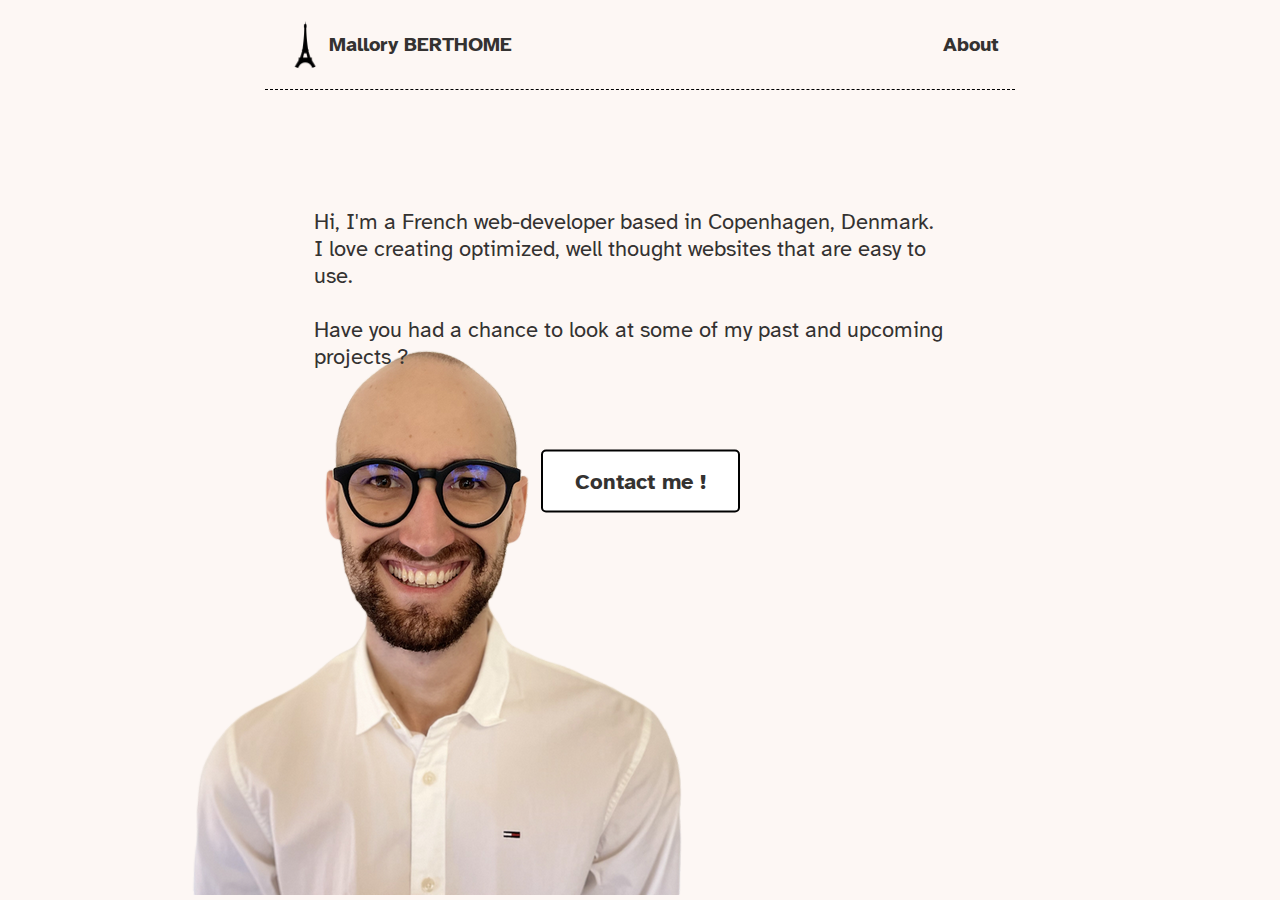
==== about.html @ f23c09c9 "*" ====
<!DOCTYPE html>
<html lang="en">
  <head>
    <meta charset="UTF-8" />
    <meta http-equiv="X-UA-Compatible" content="IE=edge" />
    <meta name="viewport" content="width=device-width, initial-scale=1.0" />
    <meta
      name="description"
      content="Welcome to my web developer portfolio, here you can find all the websites I have created and am working on. Need an estimate for your future website or a refresh ? Come have a look..."
    />
    <meta name="keyword" content="portfolio, javascript, developer, front-end, CSS" />
    <script async src="https://www.googletagmanager.com/gtag/js?id=G-89BQ0ZX020"></script>
    <script>
      window.dataLayer = window.dataLayer || []
      function gtag() {
        dataLayer.push(arguments)
      }
      gtag('js', new Date())

      gtag('config', 'G-89BQ0ZX020')
    </script>
    <link rel="icon" href="./img/favicon.ico" type="image/x-icon" />
    <link rel="stylesheet" href="./css/style.css" />
    <title>Mallory BERTHOME</title>
  </head>

  <body>
    <nav>
      <a href="./"><img src="./img/home.webp" alt="Home button" />Mallory BERTHOME</a>
      <a href="./about.html">About</a>
    </nav>

    <div class="aboutMe">
      <div class="photo">
        <img src="./img/selfportrait.webp" alt="" />
      </div>
      <div class="presentation">
        <p>
          Hi, I'm a French web-developer based in Copenhagen, Denmark. <br />
          I love creating optimized, well thought websites that are easy to use. <br />
          <br />
          Have you had a chance to look at some of my past and upcoming projects ?
        </p>
        <a href="mailto:mallory.berthome@gmail.com">Contact me !</a>
      </div>
    </div>
  </body>
</html>
---- css/style.css ----
/* @import url('https://fonts.googleapis.com/css2?family=Bebas+Neue&display=swap'); */
@import url('https://fonts.googleapis.com/css2?family=Atkinson+Hyperlegible:wght@400;700&display=swap');

:root {
  --main: #000;
  --main2: #0505af;
  --maisonDinard: #64464c;
  --offwhite: #fdf7f4;
  --offblack: #343231;
}

* {
  margin: 0;
  padding: 0;
  box-sizing: border-box;
}

html {
  height: -webkit-fill-available;
}

body {
  height: 100vh;
  max-height: -webkit-fill-available;
  width: 100vw;
  overflow: hidden;
  font-family: 'Atkinson Hyperlegible', sans-serif;
  max-width: 1440px;
  margin: 0 auto;
  background-color: var(--offwhite);
  color: var(--offblack);
}

img {
  max-width: 100%;
  max-height: 100%;
}

a {
  color: inherit;
  text-decoration: none;
}

/* Nav */
nav {
  height: 10vh;
  max-width: 750px;
  margin: 0 auto;
  position: sticky;
  z-index: 5;
  display: flex;
  justify-content: space-between;
  align-items: center;
  padding: 0 1rem;
  border-bottom: 1px dashed black;
}

nav img {
  border-radius: 100%;
  height: 48px;
}

nav a {
  display: flex;
  align-items: center;
  font-size: 1.25rem;
  font-weight: 700;
}

/* Speech */
.speech {
  max-width: 1200px;
  text-align: center;
  margin: 0 auto;
}

.speech p:first-child {
  font-size: max(10vw, 75px);
  font-weight: 700;
  margin-bottom: 2rem;
}

.speech p:nth-child(2) {
  font-size: max(1.5vw, 25px);
  padding: 0 1.5rem;
}

br {
  margin-bottom: 0.5rem;
}

.speech p span:first-of-type {
  color: blue;
}

.speech p span:nth-child(2) {
  color: #fff;
  text-shadow: 0 0 2px rgba(0, 0, 0, 1);
}

.speech p span:nth-child(3) {
  color: red;
}

/* Swiper */
.swiper {
  width: 100%;
  height: 100%;
  transform: translateY(-10%);
}

/* Swiper default */
.swiper-slide {
  display: flex;
  flex-wrap: wrap;
  place-items: center;
  gap: 8rem;
  padding-top: 10vh;
  max-width: 1150px;
  margin: 0 auto;
}

.swiper-slide-active {
  padding-bottom: 1rem;
}

.swiper-slide .mobile {
  margin: 0 auto;
  max-width: 35%;
  max-height: 50%;
}

.swiper-slide .desktop {
  margin: 0 auto;
  max-width: 90%;
  max-height: 50%;
}

.swiper-slide:not(:first-child) p {
  position: absolute;
  top: 59.5%;
  left: 50%;
  width: 100%;
  transform: translate(-50%, -50%);
  text-align: center;
  font-size: max(3vw, 3rem);
  text-shadow: 0 0 5px rgba(255, 255, 255, 1);
  font-weight: normal;
}

.swiper-slide:not(:first-child) p a {
  display: none;
}

.contact {
  display: grid;
  place-items: center;
  max-height: 50%;
  transform: translateY(50%);
  padding-top: 0;
  gap: 0;
}

.contact h1,
.contact h3,
.contact img {
  position: relative !important;
  margin: 0 auto;
  top: unset !important;
  left: unset !important;
  transform: none !important;
}

.contact a {
  width: max(10%, 75px);
}

.contact h3 {
  padding: 0 1rem;
  text-align: center;
}

/* About */
.aboutMe {
  display: grid;
  place-items: center;
  height: 90vh;
  width: 100%;
}

.presentation {
  display: grid;
  place-items: center;
  gap: 5rem;
  max-width: 70ch;
  padding: 1.5rem;
  z-index: 2;
}

.presentation p {
  font-size: max(1.5vw, 22px);
}

.presentation a {
  padding: 1rem 2rem;
  border: 2px solid black;
  border-radius: 5px;
  text-align: center;
  font-size: max(1.5vw, 22px);
  font-weight: bold;
  background-color: #fff;
  transition: background-color 0.25s, color 0.25s;
}

.presentation a:hover {
  background-color: #000;
  color: #fff;
}

.photo {
  display: none;
  position: absolute;
  bottom: 0;
  left: 50%;
  transform: translateX(-50%);
  max-width: min(500px, 70%);
}

.photo img {
  width: 100%;
}

@media screen and (min-height: 700px) {
  .photo {
    display: block;
  }
}

@media screen and (min-width: 1000px) {
  .swiper-slide:not(:first-child) p {
    position: absolute;
    top: inherit;
    top: 15%;
    left: 50%;
    transform: translateX(-50%);
    text-shadow: 0 0 5px rgba(255, 255, 255, 1);
  }

  .swiper-slide:not(:first-child) p a {
    display: inline;
    font-weight: normal;
    font-style: italic;
  }

  .swiper-slide:not(:first-child) p a:hover {
    text-decoration: underline;
  }

  .photo {
    position: absolute;
    bottom: 0;
    left: 15%;
    transform: none;
  }

  .presentation {
    position: absolute;
    top: 40%;
    left: 50%;
    transform: translate(-50%, -50%);
    width: 100%;
  }
}
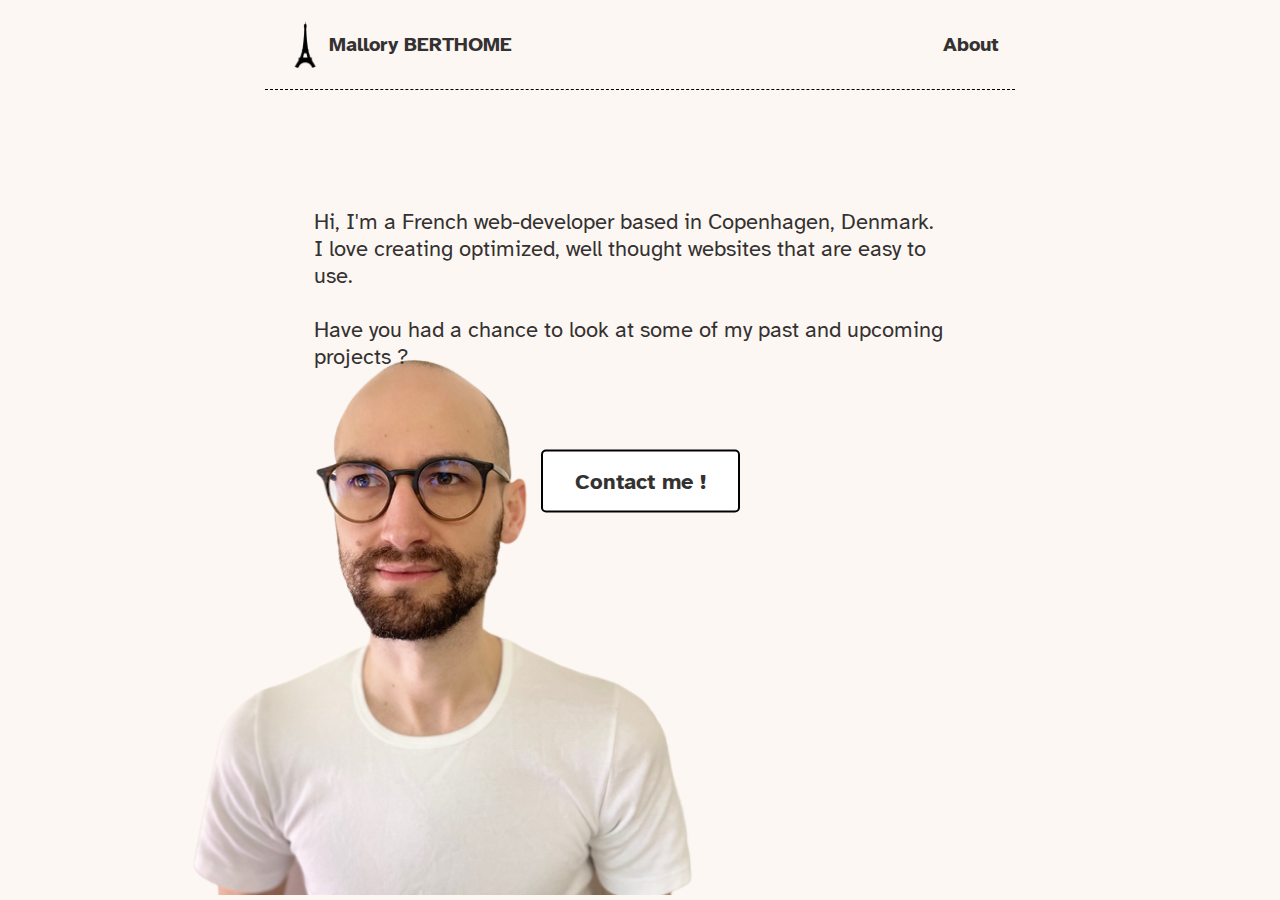
==== commit b102ebf2: "*" ====
--- a/about.html
+++ b/about.html
@@ -32,7 +32,7 @@
 
     <div class="aboutMe">
       <div class="photo">
-        <img src="./img/selfportrait.webp" alt="" />
+        <img src="./img/selfportrait2.webp" alt="" />
       </div>
       <div class="presentation">
         <p>
--- a/css/style.css
+++ b/css/style.css
@@ -143,13 +143,18 @@
   width: 100%;
   transform: translate(-50%, -50%);
   text-align: center;
-  font-size: max(3vw, 3rem);
-  text-shadow: 0 0 5px rgba(255, 255, 255, 1);
+  font-size: 2.5rem;
   font-weight: normal;
 }
 
+.swiper-slide:not(:first-child) p span {
+  display: none;
+  font-size: 2.25rem;
+}
+
 .swiper-slide:not(:first-child) p a {
-  display: none;
+  font-size: 1.5rem;
+  text-decoration: underline;
 }
 
 .contact {
@@ -243,17 +248,14 @@
     top: 15%;
     left: 50%;
     transform: translateX(-50%);
-    text-shadow: 0 0 5px rgba(255, 255, 255, 1);
+  }
+
+  .swiper-slide:not(:first-child) p span {
+    display: block;
   }
 
   .swiper-slide:not(:first-child) p a {
-    display: inline;
-    font-weight: normal;
     font-style: italic;
-  }
-
-  .swiper-slide:not(:first-child) p a:hover {
-    text-decoration: underline;
   }
 
   .photo {
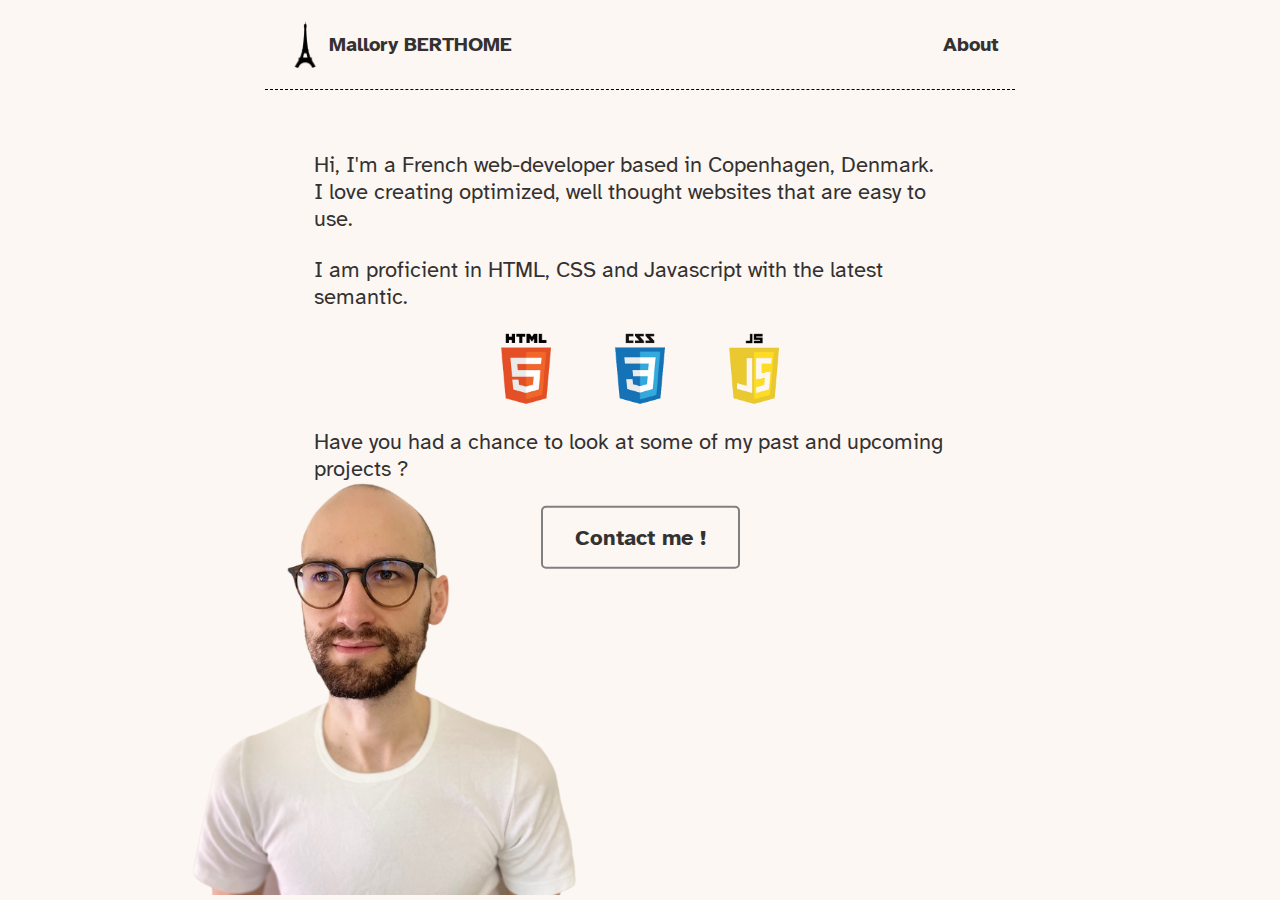
==== commit 787e7d31: "*" ====
--- a/about.html
+++ b/about.html
@@ -31,17 +31,22 @@
     </nav>
 
     <div class="aboutMe">
-      <div class="photo">
-        <img src="./img/selfportrait2.webp" alt="" />
-      </div>
       <div class="presentation">
         <p>
           Hi, I'm a French web-developer based in Copenhagen, Denmark. <br />
-          I love creating optimized, well thought websites that are easy to use. <br />
-          <br />
-          Have you had a chance to look at some of my past and upcoming projects ?
+          I love creating optimized, well thought websites that are easy to use.
         </p>
+        <p>I am proficient in HTML, CSS and Javascript with the latest semantic.</p>
+        <div>
+          <img src="./img/logo HTML.webp" alt="logo HTML" />
+          <img src="./img/logo CSS.webp" alt="logo CSS" />
+          <img src="./img/logo JS.webp" alt="logo JS" />
+        </div>
+        <p>Have you had a chance to look at some of my past and upcoming projects ?</p>
         <a href="mailto:mallory.berthome@gmail.com">Contact me !</a>
+      </div>
+      <div class="photo">
+        <img src="./img/selfportrait2.webp" alt="Self Portrait" />
       </div>
     </div>
   </body>
--- a/css/style.css
+++ b/css/style.css
@@ -196,30 +196,38 @@
 .presentation {
   display: grid;
   place-items: center;
-  gap: 5rem;
+  gap: 1.5rem;
   max-width: 70ch;
   padding: 1.5rem;
   z-index: 2;
 }
 
 .presentation p {
-  font-size: max(1.5vw, 22px);
+  font-size: 1.4rem;
+}
+
+.presentation div {
+  display: flex;
+  gap: 4rem;
+}
+
+.presentation div img {
+  max-width: 50px;
 }
 
 .presentation a {
   padding: 1rem 2rem;
-  border: 2px solid black;
+  border: 2px solid grey;
   border-radius: 5px;
   text-align: center;
   font-size: max(1.5vw, 22px);
   font-weight: bold;
-  background-color: #fff;
   transition: background-color 0.25s, color 0.25s;
 }
 
 .presentation a:hover {
-  background-color: #000;
-  color: #fff;
+  border: 2px solid black;
+  text-shadow: 0 0 1px;
 }
 
 .photo {
@@ -228,20 +236,24 @@
   bottom: 0;
   left: 50%;
   transform: translateX(-50%);
-  max-width: min(500px, 70%);
+  max-width: min(500px, 30%);
 }
 
 .photo img {
   width: 100%;
 }
 
-@media screen and (min-height: 700px) {
+/* @media screen and (min-height: 700px) {
   .photo {
     display: block;
   }
-}
+} */
 
 @media screen and (min-width: 1000px) {
+  .photo {
+    display: block;
+  }
+
   .swiper-slide:not(:first-child) p {
     position: absolute;
     top: inherit;
